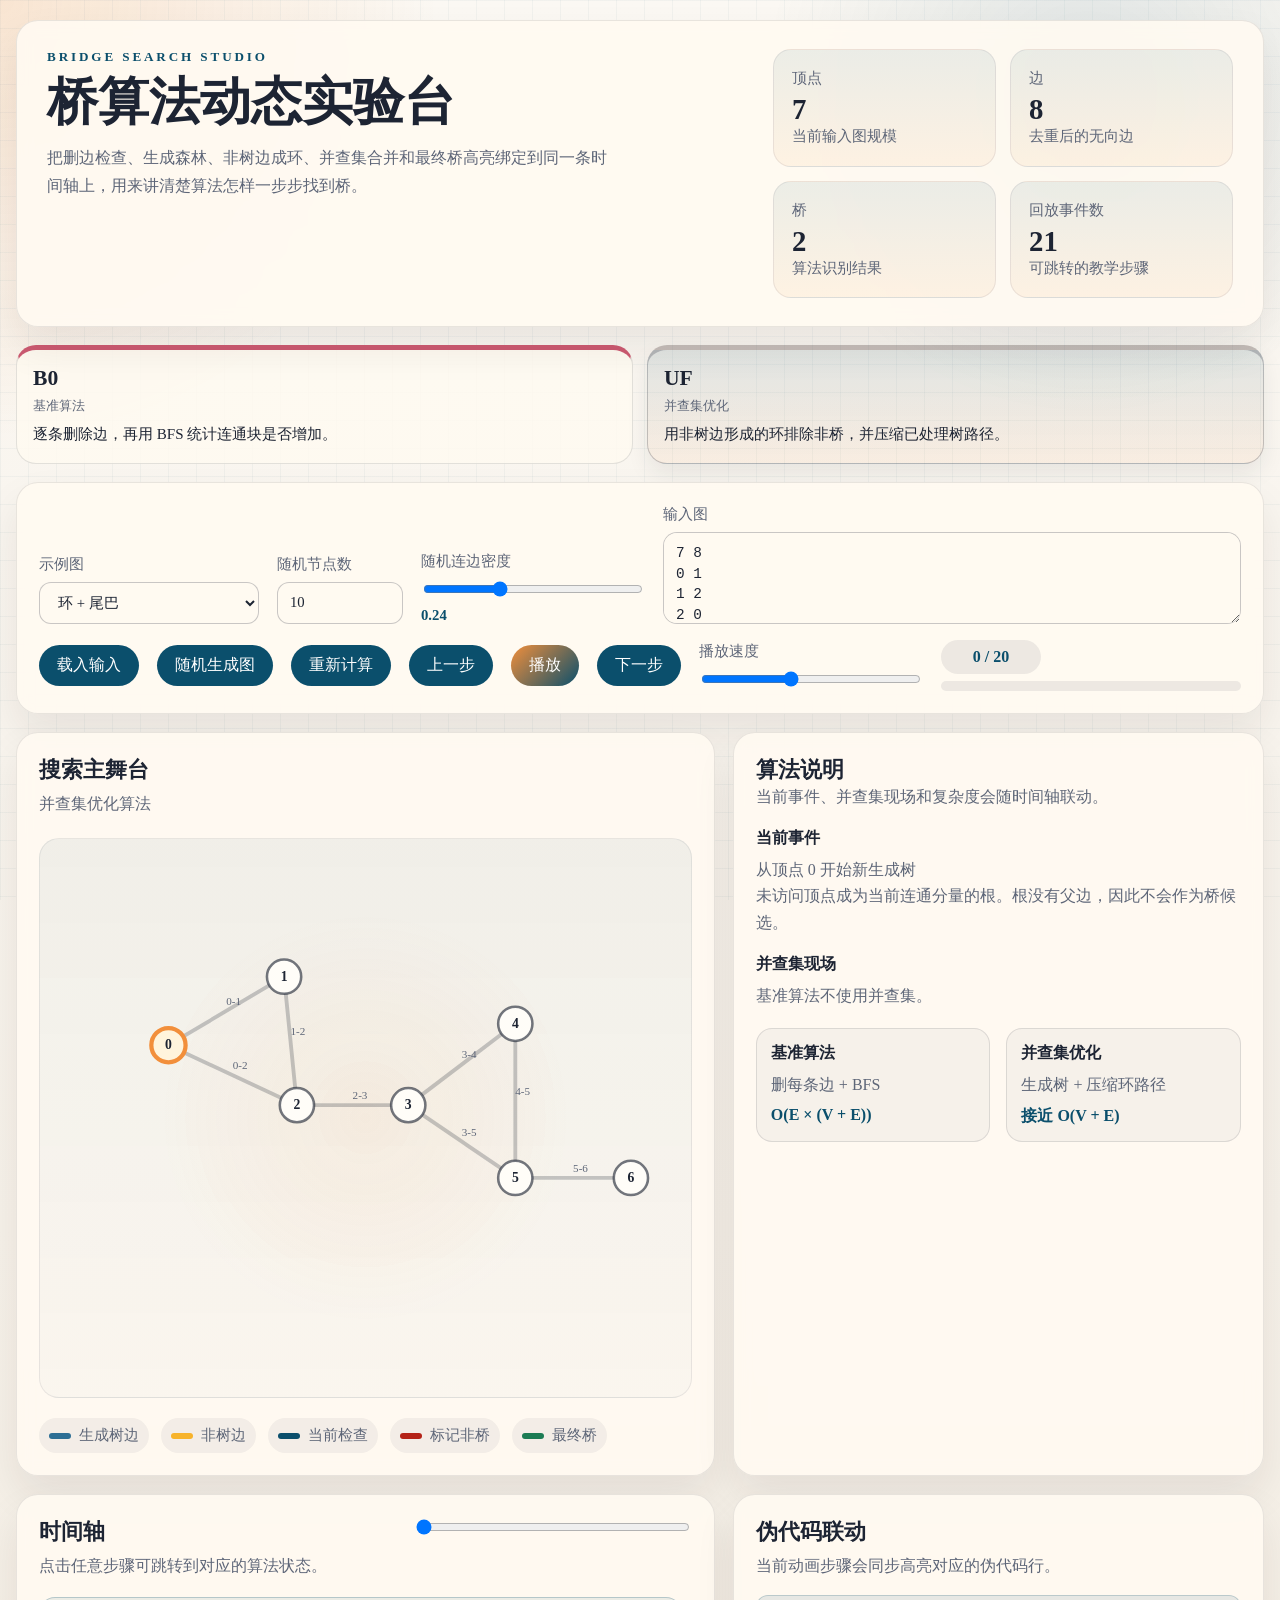
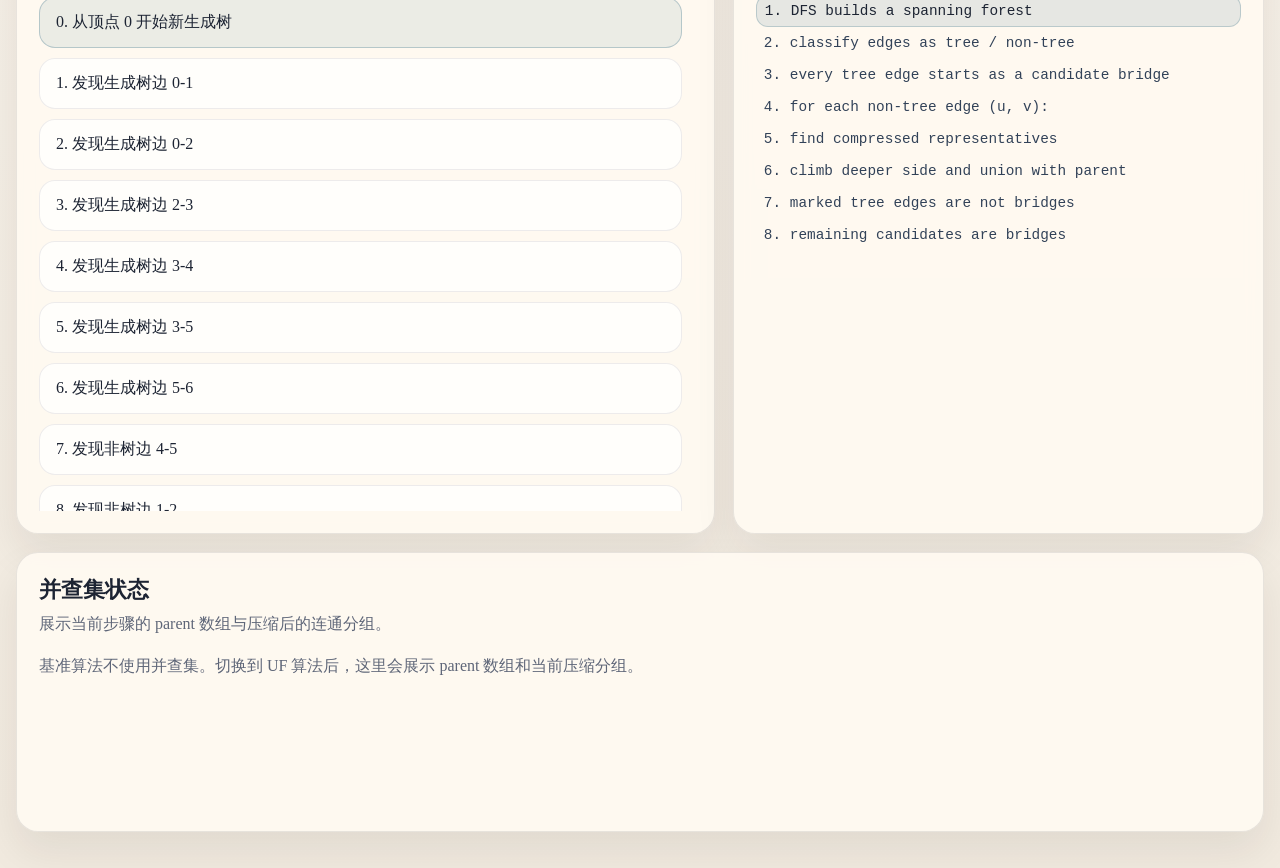
==== visualizer.html @ 595257d6 "Deploy bridge visualizer" ====
<!doctype html>
<html lang="zh-CN">
<head>
  <meta charset="utf-8">
  <meta name="viewport" content="width=device-width, initial-scale=1">
  <title>桥算法动态实验台</title>
  <link rel="stylesheet" href="visualizer.css">
</head>
<body>
  <div class="backdrop" aria-hidden="true"></div>
  <main class="shell">
    <header class="hero">
      <div class="hero-copy">
        <p class="eyebrow">Bridge Search Studio</p>
        <h1>桥算法动态实验台</h1>
        <p class="summary">
          把删边检查、生成森林、非树边成环、并查集合并和最终桥高亮绑定到同一条时间轴上，用来讲清楚算法怎样一步步找到桥。
        </p>
      </div>
      <div class="hero-metrics" aria-label="图统计">
        <div class="hero-metric"><span>顶点</span><strong id="vertexCount">0</strong><span>当前输入图规模</span></div>
        <div class="hero-metric"><span>边</span><strong id="edgeCount">0</strong><span>去重后的无向边</span></div>
        <div class="hero-metric"><span>桥</span><strong id="bridgeCount">0</strong><span>算法识别结果</span></div>
        <div class="hero-metric"><span>回放事件数</span><strong id="stepCount">0</strong><span>可跳转的教学步骤</span></div>
      </div>
    </header>

    <section class="variant-strip" aria-label="算法选择">
      <button id="benchmarkBtn" class="variant-card benchmark-card" type="button">
        <b>B0</b>
        <small>基准算法</small>
        <p>逐条删除边，再用 BFS 统计连通块是否增加。</p>
      </button>
      <button id="efficientBtn" class="variant-card efficient-card active" type="button">
        <b>UF</b>
        <small>并查集优化</small>
        <p>用非树边形成的环排除非桥，并压缩已处理树路径。</p>
      </button>
    </section>

    <section class="control-panel panel" aria-label="图和播放设置">
      <div class="control-row">
        <label>
          <span>示例图</span>
          <select id="sampleSelect">
            <option value="cycle-tail">环 + 尾巴</option>
            <option value="two-blocks">双环单桥</option>
            <option value="forest">森林与链</option>
            <option value="dense-core">稠密核心</option>
          </select>
        </label>
        <label>
          <span>随机节点数</span>
          <input id="randomNodeCount" type="number" min="4" max="18" value="10">
        </label>
        <label>
          <span>随机连边密度</span>
          <input id="randomDensity" type="range" min="0.08" max="0.55" step="0.01" value="0.24">
          <strong id="randomDensityLabel">0.24</strong>
        </label>
        <label class="graph-input-label">
          <span>输入图</span>
          <textarea id="graphInput" spellcheck="false" aria-label="自定义图输入"></textarea>
        </label>
      </div>
      <div class="control-row compact">
        <button id="loadInputBtn" type="button">载入输入</button>
        <button id="randomBtn" type="button">随机生成图</button>
        <button id="resetBtn" type="button">重新计算</button>
        <button id="prevBtn" type="button">上一步</button>
        <button id="playBtn" type="button" class="primary">播放</button>
        <button id="nextBtn" type="button">下一步</button>
        <label class="speed-control">
          <span>播放速度</span>
          <input id="speedRange" type="range" min="0.5" max="3" step="0.5" value="1.5">
        </label>
        <div class="step-status">
          <span id="stepBadge">0 / 0</span>
          <div class="progress"><i id="progressFill"></i></div>
        </div>
      </div>
    </section>

    <section class="dashboard">
      <article class="panel stage-panel" aria-label="搜索主舞台">
        <div class="panel-head">
          <div>
            <h2>搜索主舞台</h2>
            <p id="algorithmTitle">并查集优化算法</p>
          </div>
        </div>
        <svg id="graphSvg" viewBox="0 0 760 520" role="img" aria-label="桥查找过程图"></svg>
        <div class="legend">
          <span><i class="swatch tree"></i>生成树边</span>
          <span><i class="swatch non-tree"></i>非树边</span>
          <span><i class="swatch active"></i>当前检查</span>
          <span><i class="swatch rejected"></i>标记非桥</span>
          <span><i class="swatch bridge"></i>最终桥</span>
        </div>
      </article>

      <article class="panel info-panel" aria-label="算法说明">
        <div class="panel-head">
          <div>
            <h2>算法说明</h2>
            <p>当前事件、并查集现场和复杂度会随时间轴联动。</p>
          </div>
        </div>
        <div class="info-block">
          <h3>当前事件</h3>
          <p id="eventTitle">准备运行</p>
          <p id="eventDetail" class="muted">选择样例图后运行任一算法，步骤会与图、伪代码、日志同步。</p>
        </div>
        <div class="info-block">
          <h3>并查集现场</h3>
          <div id="dsuState" class="dsu-state"></div>
        </div>
        <div class="info-grid">
          <div>
            <h3>基准算法</h3>
            <p>删每条边 + BFS</p>
            <strong>O(E × (V + E))</strong>
          </div>
          <div>
            <h3>并查集优化</h3>
            <p>生成树 + 压缩环路径</p>
            <strong>接近 O(V + E)</strong>
          </div>
        </div>
      </article>

      <article class="panel timeline-panel" aria-label="时间轴">
        <div class="panel-head">
          <div>
            <h2>时间轴</h2>
            <p>点击任意步骤可跳转到对应的算法状态。</p>
          </div>
          <input id="timelineRange" type="range" min="0" max="0" value="0" aria-label="步骤时间轴">
        </div>
        <div id="timeline" class="timeline"></div>
      </article>

      <article class="panel pseudo-panel" aria-label="伪代码联动">
        <div class="panel-head">
          <div>
            <h2>伪代码联动</h2>
            <p>当前动画步骤会同步高亮对应的伪代码行。</p>
          </div>
        </div>
        <div id="pseudoCode" class="pseudocode-list"></div>
      </article>

      <article class="panel log-panel" aria-label="并查集状态">
        <div class="panel-head">
          <div>
            <h2>并查集状态</h2>
            <p>展示当前步骤的 parent 数组与压缩后的连通分组。</p>
          </div>
        </div>
        <div id="eventLog" class="uf-board"></div>
      </article>
    </section>
  </main>

  <script src="visualizer.js"></script>
</body>
</html>
---- visualizer.css ----
:root {
  color-scheme: light;
  --paper: #f6f1e8;
  --paper-strong: #fffaf1;
  --ink: #1d2433;
  --muted: #5e6678;
  --line: rgba(29, 36, 51, 0.12);
  --line-strong: rgba(29, 36, 51, 0.24);
  --accent: #0b4f6c;
  --accent-soft: rgba(11, 79, 108, 0.12);
  --warm: #f28f3b;
  --rose: #cc5a71;
  --green: #1c7c54;
  --gold: #f7b32b;
  --red: #b42318;
  --blue: #2d6f95;
  --shadow: 0 20px 40px rgba(32, 31, 29, 0.08);
  --radius: 22px;
}

* {
  box-sizing: border-box;
}

html,
body {
  margin: 0;
  min-height: 100%;
  color: var(--ink);
  background: linear-gradient(180deg, #fbf8f3 0%, #f1eadf 100%);
  font-family: "Palatino Linotype", "Noto Serif SC", "Microsoft YaHei", serif;
}

body {
  position: relative;
}

.backdrop {
  position: fixed;
  inset: 0;
  background-image:
    linear-gradient(rgba(11, 79, 108, 0.04) 1px, transparent 1px),
    linear-gradient(90deg, rgba(11, 79, 108, 0.04) 1px, transparent 1px),
    radial-gradient(circle at top left, rgba(242, 143, 59, 0.18), transparent 28%),
    radial-gradient(circle at 85% 10%, rgba(11, 79, 108, 0.12), transparent 24%);
  background-size: 28px 28px, 28px 28px, auto, auto;
  pointer-events: none;
}

button,
select,
textarea,
input {
  font: inherit;
}

button {
  border: 0;
  border-radius: 999px;
  padding: 10px 18px;
  background: var(--accent);
  color: white;
  cursor: pointer;
  transition: transform 160ms ease, opacity 160ms ease, box-shadow 160ms ease;
}

button:hover {
  transform: translateY(-1px);
  box-shadow: 0 10px 22px rgba(29, 36, 51, 0.08);
}

button:disabled {
  opacity: 0.45;
  cursor: not-allowed;
  box-shadow: none;
}

button.primary {
  background: linear-gradient(135deg, var(--warm), var(--accent));
}

.shell {
  position: relative;
  z-index: 1;
  width: min(1480px, calc(100vw - 32px));
  margin: 20px auto 36px;
}

.hero,
.panel {
  background: rgba(255, 250, 241, 0.92);
  backdrop-filter: blur(8px);
  border: 1px solid rgba(29, 36, 51, 0.1);
  border-radius: var(--radius);
  box-shadow: var(--shadow);
}

.hero {
  display: grid;
  grid-template-columns: minmax(0, 1.45fr) minmax(360px, 0.95fr);
  gap: 24px;
  padding: 28px 30px;
}

.eyebrow {
  margin: 0 0 10px;
  font-size: 0.82rem;
  font-weight: 700;
  letter-spacing: 0.22em;
  text-transform: uppercase;
  color: var(--accent);
}

.hero h1 {
  margin: 0;
  font-size: clamp(2rem, 4vw, 3.35rem);
  line-height: 1.04;
}

.summary {
  margin: 16px 0 0;
  max-width: 70ch;
  color: var(--muted);
  line-height: 1.75;
}

.hero-metrics {
  display: grid;
  grid-template-columns: repeat(2, minmax(0, 1fr));
  gap: 14px;
}

.hero-metric {
  padding: 18px;
  border-radius: 18px;
  background: linear-gradient(180deg, rgba(11, 79, 108, 0.08), rgba(242, 143, 59, 0.08));
  border: 1px solid rgba(29, 36, 51, 0.08);
}

.hero-metric span,
.hero-metric strong {
  display: block;
}

.hero-metric strong {
  margin-top: 4px;
  font-size: 1.8rem;
}

.hero-metric span {
  color: var(--muted);
  font-size: 0.92rem;
  line-height: 1.45;
}

.variant-strip {
  display: grid;
  grid-template-columns: repeat(2, minmax(0, 1fr));
  gap: 14px;
  margin: 18px 0;
}

.variant-card {
  min-height: 118px;
  padding: 16px;
  border-radius: 20px;
  border: 1px solid var(--line);
  background: rgba(255, 250, 241, 0.82);
  color: var(--ink);
  text-align: left;
}

.variant-card.benchmark-card {
  border-top: 5px solid var(--rose);
}

.variant-card.efficient-card {
  border-top: 5px solid var(--accent);
}

.variant-card:hover,
.variant-card.active {
  border-color: var(--line-strong);
  box-shadow: 0 10px 22px rgba(29, 36, 51, 0.08);
}

.variant-card.active {
  background: linear-gradient(180deg, rgba(11, 79, 108, 0.1), rgba(242, 143, 59, 0.08));
}

.variant-card b,
.variant-card small,
.variant-card p {
  display: block;
}

.variant-card b {
  font-size: 1.35rem;
}

.variant-card small {
  margin: 6px 0 8px;
  color: var(--muted);
}

.variant-card p {
  margin: 0;
  font-size: 0.94rem;
  line-height: 1.55;
}

.control-panel {
  padding: 18px 22px;
  margin-bottom: 18px;
}

.control-row {
  display: flex;
  flex-wrap: wrap;
  gap: 18px;
  align-items: end;
}

.control-row.compact {
  margin-top: 16px;
  align-items: center;
}

label {
  display: grid;
  gap: 8px;
  color: var(--muted);
  font-size: 0.92rem;
}

.graph-input-label {
  flex: 1 1 520px;
}

select,
textarea,
input[type="number"] {
  border: 1px solid var(--line-strong);
  background: var(--paper-strong);
  color: var(--ink);
}

select {
  min-width: 220px;
  min-height: 42px;
  padding: 10px 14px;
  border-radius: 12px;
}

input[type="number"] {
  width: 126px;
  min-height: 42px;
  padding: 10px 12px;
  border-radius: 12px;
}

textarea {
  width: 100%;
  min-height: 92px;
  resize: vertical;
  padding: 10px 12px;
  border-radius: 14px;
  line-height: 1.45;
  font-family: Consolas, "Cascadia Mono", monospace;
  font-size: 0.9rem;
}

.speed-control input,
input[type="range"] {
  width: 220px;
}

label strong {
  color: var(--accent);
}

.step-status {
  flex: 1;
  min-width: 260px;
}

#stepBadge {
  display: inline-flex;
  align-items: center;
  justify-content: center;
  min-width: 100px;
  min-height: 34px;
  padding: 7px 12px;
  border-radius: 999px;
  background: rgba(29, 36, 51, 0.08);
  color: var(--accent);
  font-weight: 700;
}

.progress {
  height: 10px;
  border-radius: 999px;
  background: rgba(29, 36, 51, 0.08);
  overflow: hidden;
  margin-top: 7px;
}

.progress i {
  display: block;
  width: 0%;
  height: 100%;
  border-radius: inherit;
  background: linear-gradient(90deg, var(--warm), var(--accent));
}

.dashboard {
  display: grid;
  grid-template-columns: 1.25fr 0.95fr;
  gap: 18px;
}

.panel {
  padding: 22px;
}

.panel-head {
  display: flex;
  align-items: start;
  justify-content: space-between;
  gap: 16px;
  margin-bottom: 16px;
}

.panel-head h2 {
  margin: 0;
  font-size: 1.35rem;
}

.panel-head p {
  margin: 8px 0 0;
  color: var(--muted);
  line-height: 1.55;
}

.stage-panel {
  min-height: 720px;
}

#graphSvg {
  width: 100%;
  min-height: 560px;
  margin-top: 6px;
  border-radius: 20px;
  background:
    linear-gradient(180deg, rgba(11, 79, 108, 0.06), rgba(11, 79, 108, 0.02)),
    radial-gradient(circle at center, rgba(242, 143, 59, 0.08), transparent 48%);
  border: 1px solid rgba(29, 36, 51, 0.08);
}

.edge-line {
  stroke: rgba(29, 36, 51, 0.24);
  stroke-width: 4.5;
  stroke-linecap: round;
  transition: stroke 180ms ease, stroke-width 180ms ease, opacity 180ms ease;
}

.edge-line.tree {
  stroke: var(--blue);
}

.edge-line.non-tree {
  stroke: var(--gold);
  stroke-dasharray: 9 8;
}

.edge-line.active {
  stroke: var(--accent);
  stroke-width: 8;
  filter: drop-shadow(0 0 10px rgba(11, 79, 108, 0.22));
}

.edge-line.rejected {
  stroke: var(--red);
  stroke-width: 6;
  opacity: 0.76;
}

.edge-line.bridge {
  stroke: var(--green);
  stroke-width: 9;
  filter: drop-shadow(0 0 12px rgba(28, 124, 84, 0.22));
}

.edge-label {
  fill: var(--muted);
  font-size: 13px;
  pointer-events: none;
}

.node-circle {
  fill: #fffdf8;
  stroke: rgba(29, 36, 51, 0.62);
  stroke-width: 3;
  transition: fill 180ms ease, stroke 180ms ease, stroke-width 180ms ease;
}

.node-circle.active {
  fill: #fff4dc;
  stroke: var(--warm);
  stroke-width: 5;
}

.node-circle.root {
  fill: rgba(28, 124, 84, 0.16);
  stroke: var(--green);
}

.node-text {
  font-weight: 750;
  fill: var(--ink);
  pointer-events: none;
}

.legend {
  display: flex;
  flex-wrap: wrap;
  gap: 12px;
  margin-top: 16px;
}

.legend span {
  display: inline-flex;
  align-items: center;
  gap: 8px;
  padding: 8px 10px;
  border-radius: 999px;
  background: rgba(29, 36, 51, 0.05);
  color: var(--muted);
  font-size: 0.92rem;
}

.swatch {
  width: 22px;
  height: 6px;
  border-radius: 999px;
  background: rgba(29, 36, 51, 0.24);
}

.swatch.tree { background: var(--blue); }
.swatch.non-tree { background: var(--gold); }
.swatch.active { background: var(--accent); }
.swatch.rejected { background: var(--red); }
.swatch.bridge { background: var(--green); }

.info-panel,
.pseudo-panel,
.timeline-panel,
.log-panel {
  min-height: 280px;
}

.info-block {
  margin-top: 18px;
}

.info-panel h3,
.info-grid h3 {
  margin: 0 0 8px;
  font-size: 1rem;
}

.info-panel p,
.info-grid p {
  margin: 0;
  color: var(--muted);
  line-height: 1.65;
}

.muted {
  color: var(--muted);
}

.dsu-state {
  display: flex;
  flex-wrap: wrap;
  gap: 10px;
}

.dsu-pill {
  display: inline-flex;
  gap: 12px;
  padding: 8px 10px;
  border-radius: 14px;
  background: rgba(11, 79, 108, 0.08);
  color: var(--ink);
  font-family: Consolas, "Cascadia Mono", monospace;
  font-size: 0.9rem;
}

.info-grid {
  display: grid;
  grid-template-columns: repeat(2, minmax(0, 1fr));
  gap: 16px;
  margin-top: 18px;
}

.info-grid > div {
  padding: 14px;
  border-radius: 16px;
  background: rgba(29, 36, 51, 0.04);
  border: 1px solid var(--line);
}

.info-grid strong {
  display: block;
  margin-top: 8px;
  color: var(--accent);
}

.timeline-panel {
  grid-column: 1;
  height: 640px;
  display: flex;
  min-height: 0;
  overflow: hidden;
  flex-direction: column;
}

.panel-head input {
  width: min(42%, 360px);
}

.timeline {
  display: grid;
  gap: 10px;
  margin-top: 2px;
  flex: 1;
  min-height: 0;
  overflow: auto;
  padding-right: 10px;
  scrollbar-width: thin;
  scrollbar-color: rgba(11, 79, 108, 0.55) rgba(29, 36, 51, 0.08);
}

.timeline::-webkit-scrollbar {
  width: 10px;
}

.timeline::-webkit-scrollbar-track {
  background: rgba(29, 36, 51, 0.08);
  border-radius: 999px;
}

.timeline::-webkit-scrollbar-thumb {
  background: linear-gradient(180deg, rgba(242, 143, 59, 0.9), rgba(11, 79, 108, 0.82));
  border-radius: 999px;
  border: 2px solid rgba(255, 250, 241, 0.9);
}

.timeline button {
  width: 100%;
  padding: 14px 16px;
  border-radius: 16px;
  border: 1px solid rgba(29, 36, 51, 0.08);
  background: rgba(255, 255, 255, 0.7);
  color: var(--ink);
  cursor: pointer;
  text-align: left;
}

.timeline button.current {
  border-color: rgba(11, 79, 108, 0.24);
  background: rgba(11, 79, 108, 0.08);
}

.pseudo-panel {
  grid-column: 2;
}

#pseudoCode {
  margin: 0;
  line-height: 1.35;
  font-size: 0.9rem;
  color: #324258;
  font-family: Consolas, "Cascadia Mono", monospace;
}

#pseudoCode .pseudo-line {
  min-height: 32px;
  display: flex;
  align-items: center;
  padding: 4px 8px;
  border-radius: 12px;
}

#pseudoCode .pseudo-line.hot {
  border: 1px solid rgba(11, 79, 108, 0.2);
  background: rgba(11, 79, 108, 0.1);
  color: var(--ink);
}

.log-panel {
  grid-column: 1 / -1;
  max-height: 320px;
  overflow: auto;
}

#eventLog {
  margin: 0;
  color: var(--muted);
}

.uf-board {
  display: grid;
  gap: 18px;
}

.uf-empty {
  margin: 0;
  color: var(--muted);
  line-height: 1.6;
}

.uf-parent-grid {
  display: grid;
  grid-template-columns: repeat(var(--uf-cols, 10), minmax(0, 1fr));
  gap: 12px;
  align-items: stretch;
}

.uf-cell {
  min-height: 78px;
  padding: 12px 12px 10px;
  border-radius: 14px;
  border: 1px solid var(--line);
  background: rgba(255, 255, 255, 0.64);
  display: grid;
  grid-template-rows: auto 1fr auto;
  gap: 3px;
  align-items: center;
  justify-items: start;
}

.uf-cell .uf-node-label {
  color: var(--muted);
  font-size: 0.78rem;
  text-transform: uppercase;
  letter-spacing: 0.08em;
}

.uf-cell strong {
  color: var(--ink);
  font-family: Consolas, "Cascadia Mono", monospace;
  font-size: 1.35rem;
  line-height: 1;
}

.uf-cell em {
  display: inline-flex;
  align-items: center;
  justify-content: center;
  min-height: 20px;
  padding: 2px 8px;
  border-radius: 999px;
  background: var(--green);
  color: #fffdf7;
  font-style: normal;
  font-size: 0.68rem;
  font-weight: 800;
  letter-spacing: 0.12em;
}

.uf-cell.root {
  border-color: rgba(28, 124, 84, 0.36);
  background:
    linear-gradient(180deg, rgba(28, 124, 84, 0.13), rgba(28, 124, 84, 0.06)),
    rgba(255, 255, 255, 0.7);
  box-shadow: inset 0 0 0 1px rgba(28, 124, 84, 0.1);
}

.uf-cell.root.primary-root {
  border-color: rgba(11, 79, 108, 0.5);
  background:
    linear-gradient(180deg, rgba(11, 79, 108, 0.16), rgba(242, 143, 59, 0.1)),
    rgba(255, 255, 255, 0.78);
  box-shadow: inset 0 0 0 1px rgba(11, 79, 108, 0.14), 0 8px 18px rgba(11, 79, 108, 0.08);
}

.uf-cell.root.primary-root em {
  background: var(--accent);
}

.uf-groups {
  display: grid;
  grid-template-columns: repeat(auto-fit, minmax(260px, 1fr));
  gap: 12px;
}

.uf-group-card {
  display: grid;
  grid-template-columns: auto 1fr;
  align-items: center;
  gap: 14px;
  min-height: 72px;
  padding: 12px 14px;
  border-radius: 18px;
  border: 1px solid rgba(11, 79, 108, 0.16);
  background: rgba(255, 255, 255, 0.68);
}

.uf-group-card.primary-root {
  border-color: rgba(11, 79, 108, 0.34);
  background:
    linear-gradient(180deg, rgba(11, 79, 108, 0.08), rgba(242, 143, 59, 0.08)),
    rgba(255, 255, 255, 0.8);
  box-shadow: 0 12px 24px rgba(11, 79, 108, 0.08);
}

.uf-root-badge {
  min-width: 82px;
  min-height: 52px;
  display: grid;
  place-items: center;
  padding: 7px 12px;
  border-radius: 16px;
  background: var(--accent);
  color: #fffdf7;
  box-shadow: 0 10px 22px rgba(11, 79, 108, 0.16);
}

.uf-group-card.primary-root .uf-root-badge {
  min-width: 96px;
  background: linear-gradient(135deg, var(--accent), #08384e);
}

.uf-group-card.primary-root .uf-root-badge strong {
  font-size: 1.8rem;
}

.uf-root-badge span {
  font-size: 0.66rem;
  font-weight: 800;
  letter-spacing: 0.14em;
}

.uf-root-badge strong {
  font-family: Consolas, "Cascadia Mono", monospace;
  font-size: 1.55rem;
  line-height: 1;
}

.uf-members {
  display: flex;
  flex-wrap: wrap;
  gap: 8px;
}

.uf-members span {
  min-width: 34px;
  min-height: 30px;
  display: inline-flex;
  align-items: center;
  justify-content: center;
  padding: 5px 9px;
  border-radius: 999px;
  background: rgba(11, 79, 108, 0.08);
  color: var(--ink);
  font-family: Consolas, "Cascadia Mono", monospace;
  font-weight: 700;
}

@media (max-width: 1180px) {
  .hero,
  .dashboard {
    grid-template-columns: 1fr;
  }

  .hero-metrics,
  .info-grid {
    grid-template-columns: repeat(2, minmax(0, 1fr));
  }

  .timeline-panel,
  .pseudo-panel,
  .log-panel {
    grid-column: auto;
  }

  .timeline-panel {
    height: auto;
  }

  .timeline {
    max-height: 520px;
  }
}

@media (max-width: 760px) {
  .shell {
    width: min(100vw - 16px, 1480px);
    margin: 10px auto 24px;
  }

  .hero,
  .panel {
    padding: 18px;
  }

  .hero-metrics,
  .variant-strip,
  .info-grid {
    grid-template-columns: 1fr;
  }

  .control-row {
    display: grid;
  }

  .uf-parent-grid {
    grid-template-columns: repeat(2, minmax(0, 1fr));
  }

  .speed-control input,
  input[type="range"],
  input[type="number"],
  .panel-head input,
  select {
    width: 100%;
    min-width: 0;
  }

  #graphSvg {
    min-height: 380px;
  }

  .panel-head {
    display: grid;
  }
}
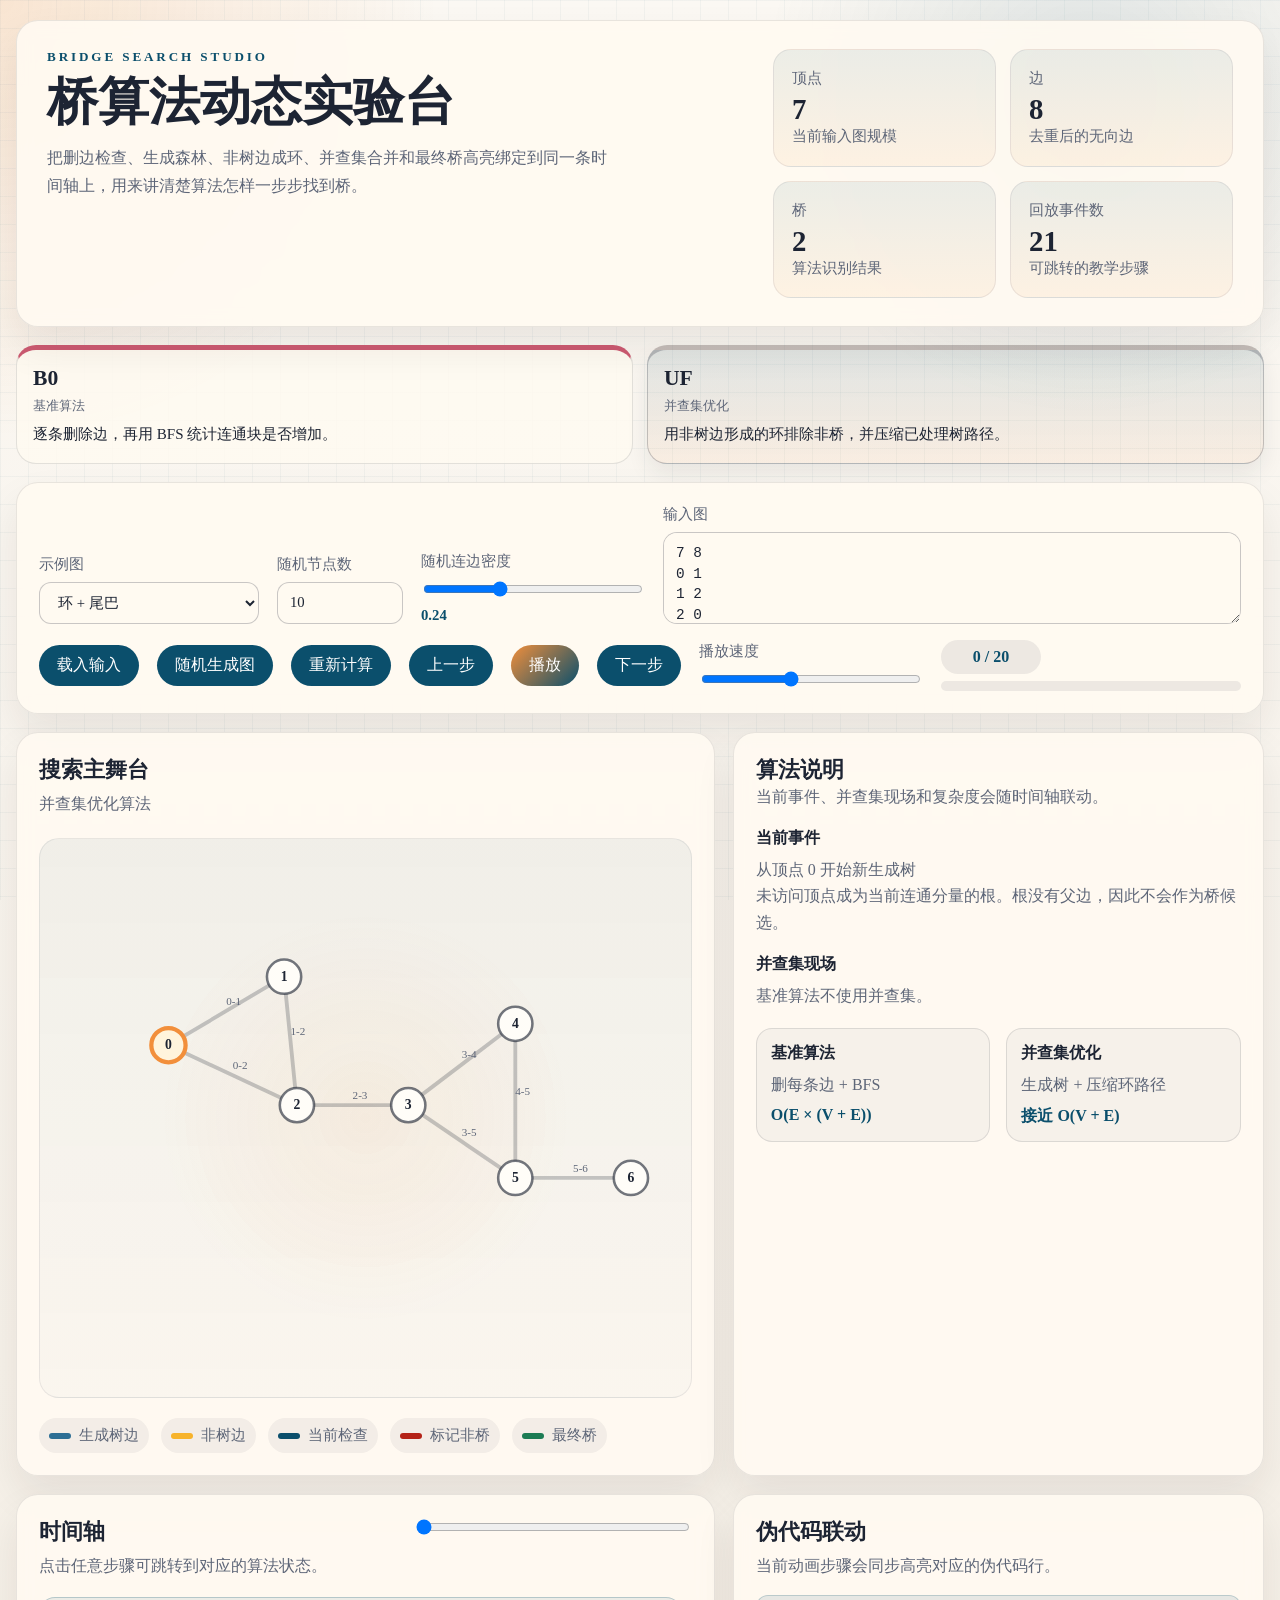
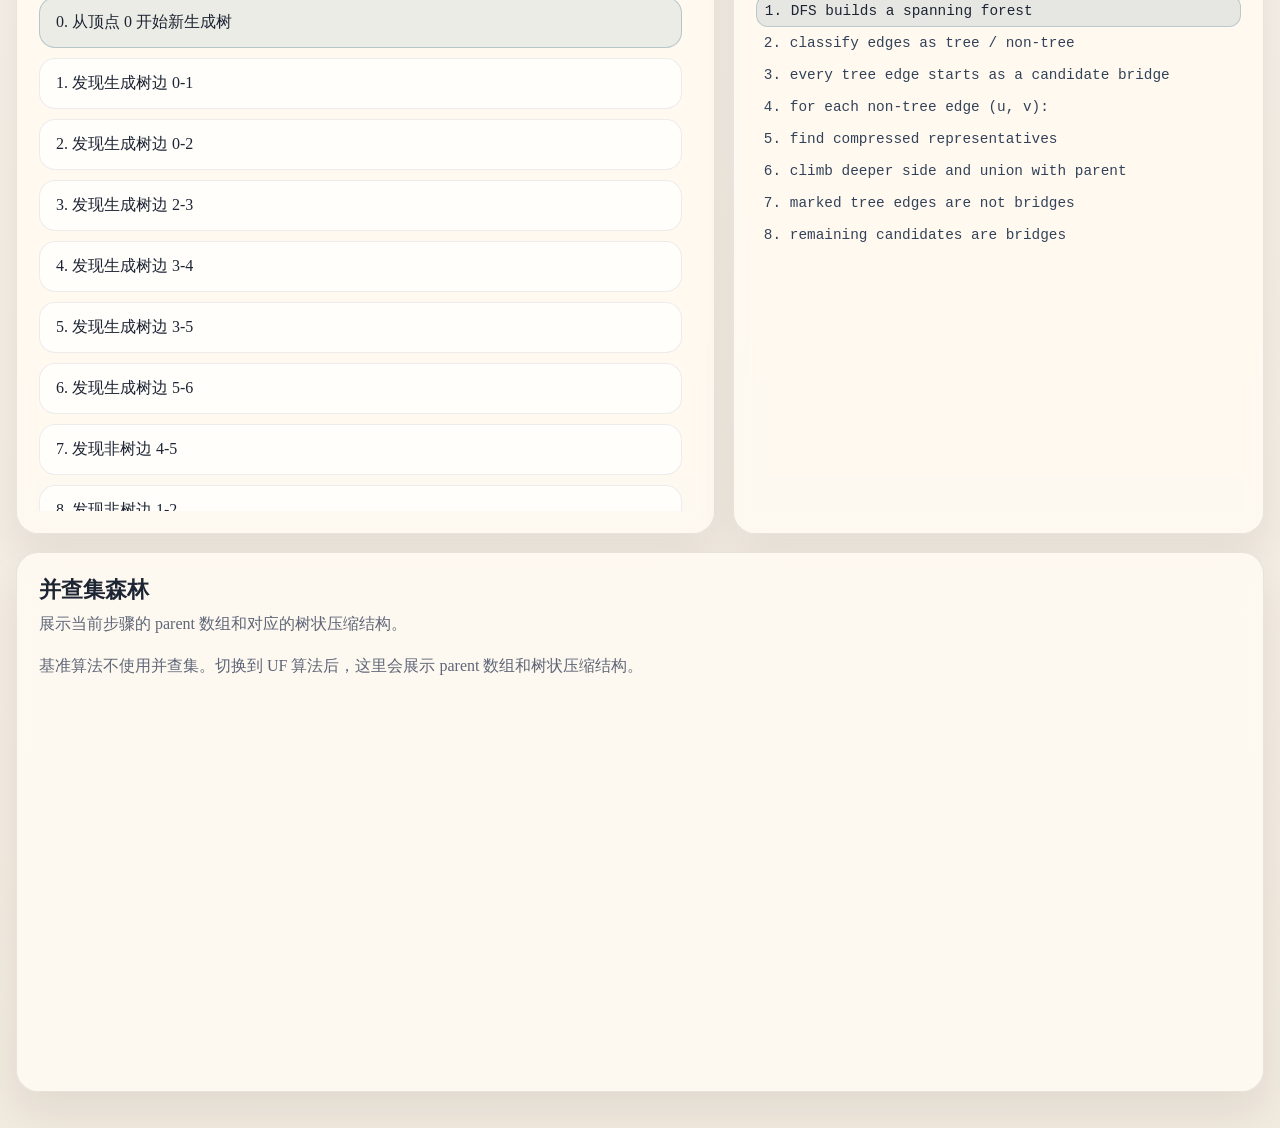
==== commit 2e232590: "Show union-find as dynamic forest" ====
--- a/visualizer.html
+++ b/visualizer.html
@@ -153,8 +153,8 @@
       <article class="panel log-panel" aria-label="并查集状态">
         <div class="panel-head">
           <div>
-            <h2>并查集状态</h2>
-            <p>展示当前步骤的 parent 数组与压缩后的连通分组。</p>
+            <h2>并查集森林</h2>
+            <p>展示当前步骤的 parent 数组和对应的树状压缩结构。</p>
           </div>
         </div>
         <div id="eventLog" class="uf-board"></div>
--- a/visualizer.css
+++ b/visualizer.css
@@ -601,8 +601,8 @@
 
 .log-panel {
   grid-column: 1 / -1;
-  max-height: 320px;
-  overflow: auto;
+  min-height: 540px;
+  overflow: visible;
 }
 
 #eventLog {
@@ -612,13 +612,187 @@
 
 .uf-board {
   display: grid;
-  gap: 18px;
+  gap: 16px;
 }
 
 .uf-empty {
   margin: 0;
   color: var(--muted);
   line-height: 1.6;
+}
+
+.uf-step-note {
+  min-height: 44px;
+  display: flex;
+  align-items: center;
+  padding: 10px 14px;
+  border-radius: 14px;
+  border: 1px solid rgba(11, 79, 108, 0.16);
+  background: rgba(11, 79, 108, 0.06);
+  color: var(--accent);
+  font-weight: 700;
+  line-height: 1.5;
+}
+
+.uf-array-panel {
+  overflow-x: auto;
+  padding: 2px 2px 10px;
+  scrollbar-width: thin;
+  scrollbar-color: rgba(11, 79, 108, 0.45) rgba(29, 36, 51, 0.08);
+}
+
+.uf-array-row {
+  display: grid;
+  grid-template-columns: 92px repeat(var(--uf-count), minmax(58px, 1fr));
+  align-items: center;
+  min-width: max-content;
+}
+
+.uf-array-label {
+  padding-right: 14px;
+  color: var(--ink);
+  font-weight: 900;
+  text-align: right;
+}
+
+.uf-array-cell {
+  min-width: 58px;
+  min-height: 58px;
+  display: grid;
+  place-items: center;
+  border: 2px solid rgba(11, 79, 108, 0.62);
+  background: rgba(255, 255, 255, 0.72);
+  color: var(--ink);
+  font-family: Consolas, "Cascadia Mono", monospace;
+  font-size: 1.65rem;
+  font-weight: 850;
+  line-height: 1;
+  box-shadow: inset 0 0 0 1px rgba(255, 250, 241, 0.78);
+}
+
+.uf-array-cell + .uf-array-cell {
+  border-left-width: 0;
+}
+
+.uf-array-cell.root {
+  color: var(--green);
+  background: rgba(28, 124, 84, 0.12);
+}
+
+.uf-array-cell.active,
+.uf-array-index.active {
+  color: var(--accent);
+  background: rgba(11, 79, 108, 0.14);
+}
+
+.uf-array-cell.changed {
+  color: #fffaf1;
+  background: linear-gradient(135deg, var(--warm), var(--accent));
+  border-color: rgba(242, 143, 59, 0.9);
+  box-shadow: 0 10px 22px rgba(242, 143, 59, 0.18);
+}
+
+.index-row {
+  margin-top: 5px;
+}
+
+.uf-array-index {
+  min-width: 58px;
+  display: grid;
+  place-items: center;
+  color: var(--accent);
+  font-family: Consolas, "Cascadia Mono", monospace;
+  font-size: 1.2rem;
+  font-weight: 800;
+}
+
+.uf-array-index.changed {
+  color: var(--warm);
+}
+
+.uf-forest-wrap {
+  min-height: 340px;
+  overflow: auto;
+  border-radius: 18px;
+  border: 1px solid rgba(29, 36, 51, 0.1);
+  background:
+    linear-gradient(180deg, rgba(11, 79, 108, 0.035), rgba(242, 143, 59, 0.055)),
+    rgba(255, 255, 255, 0.5);
+}
+
+.uf-forest {
+  display: block;
+  width: 100%;
+  min-width: 760px;
+  height: auto;
+}
+
+#uf-arrow path {
+  fill: rgba(29, 36, 51, 0.56);
+}
+
+.uf-tree-edge,
+.uf-root-loop {
+  fill: none;
+  stroke: rgba(29, 36, 51, 0.5);
+  stroke-width: 2.4;
+  stroke-linecap: round;
+  stroke-linejoin: round;
+}
+
+.uf-tree-edge.changed {
+  stroke: var(--warm);
+  stroke-width: 4;
+  filter: drop-shadow(0 0 6px rgba(242, 143, 59, 0.28));
+}
+
+.uf-root-loop {
+  stroke-dasharray: 7 6;
+  opacity: 0.72;
+}
+
+.uf-root-loop.active {
+  stroke: var(--accent);
+  opacity: 1;
+}
+
+.uf-tree-node circle {
+  fill: #fffdf8;
+  stroke: var(--accent);
+  stroke-width: 3;
+  filter: drop-shadow(0 9px 14px rgba(11, 79, 108, 0.12));
+  transition: fill 180ms ease, stroke 180ms ease, stroke-width 180ms ease;
+}
+
+.uf-tree-node text {
+  fill: var(--ink);
+  font-family: Consolas, "Cascadia Mono", monospace;
+  font-size: 1.28rem;
+  font-weight: 850;
+  pointer-events: none;
+}
+
+.uf-tree-node.root circle {
+  fill: rgba(28, 124, 84, 0.13);
+  stroke: var(--green);
+  stroke-width: 3.4;
+}
+
+.uf-tree-node.active circle {
+  fill: #fff0d6;
+  stroke: var(--warm);
+  stroke-width: 5;
+}
+
+.uf-tree-node.changed circle {
+  fill: var(--accent);
+  stroke: var(--warm);
+  stroke-width: 5;
+  filter: drop-shadow(0 10px 20px rgba(11, 79, 108, 0.22));
+}
+
+.uf-tree-node.changed text {
+  fill: #fffaf1;
 }
 
 .uf-parent-grid {
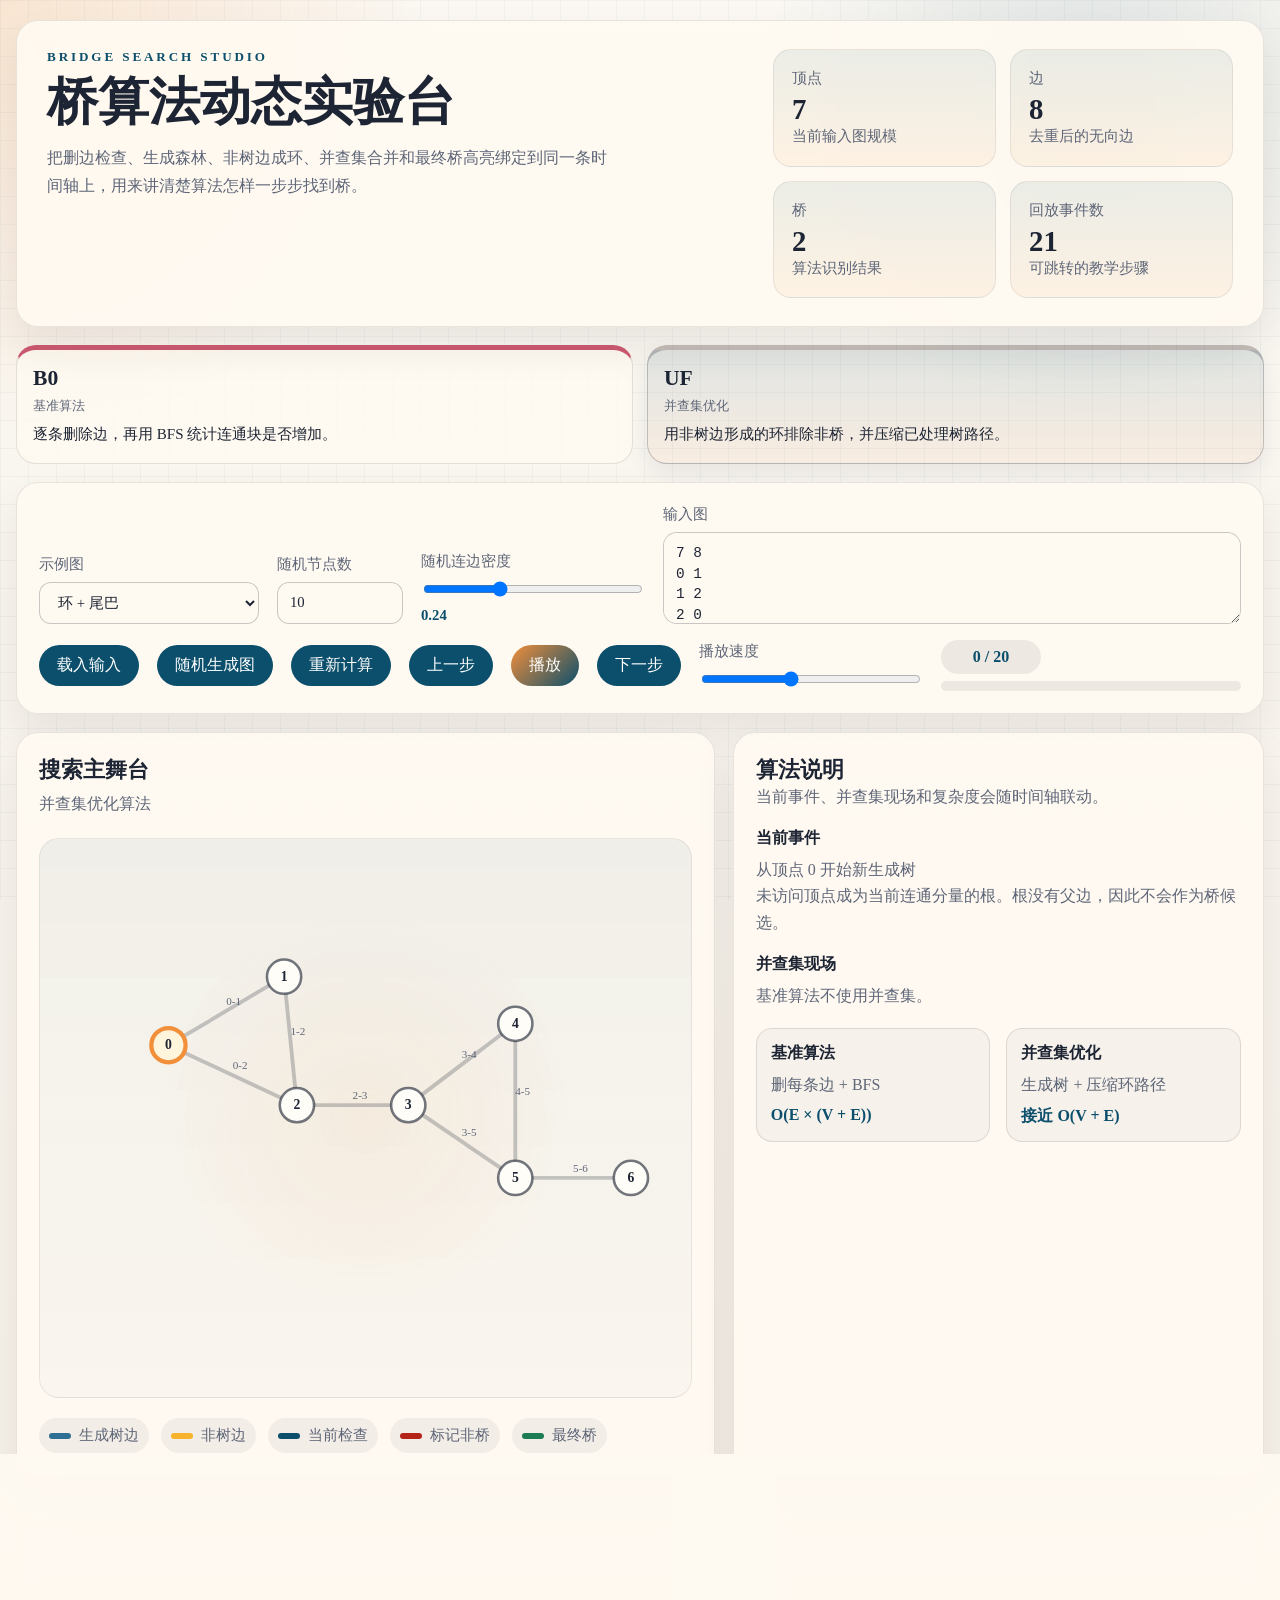
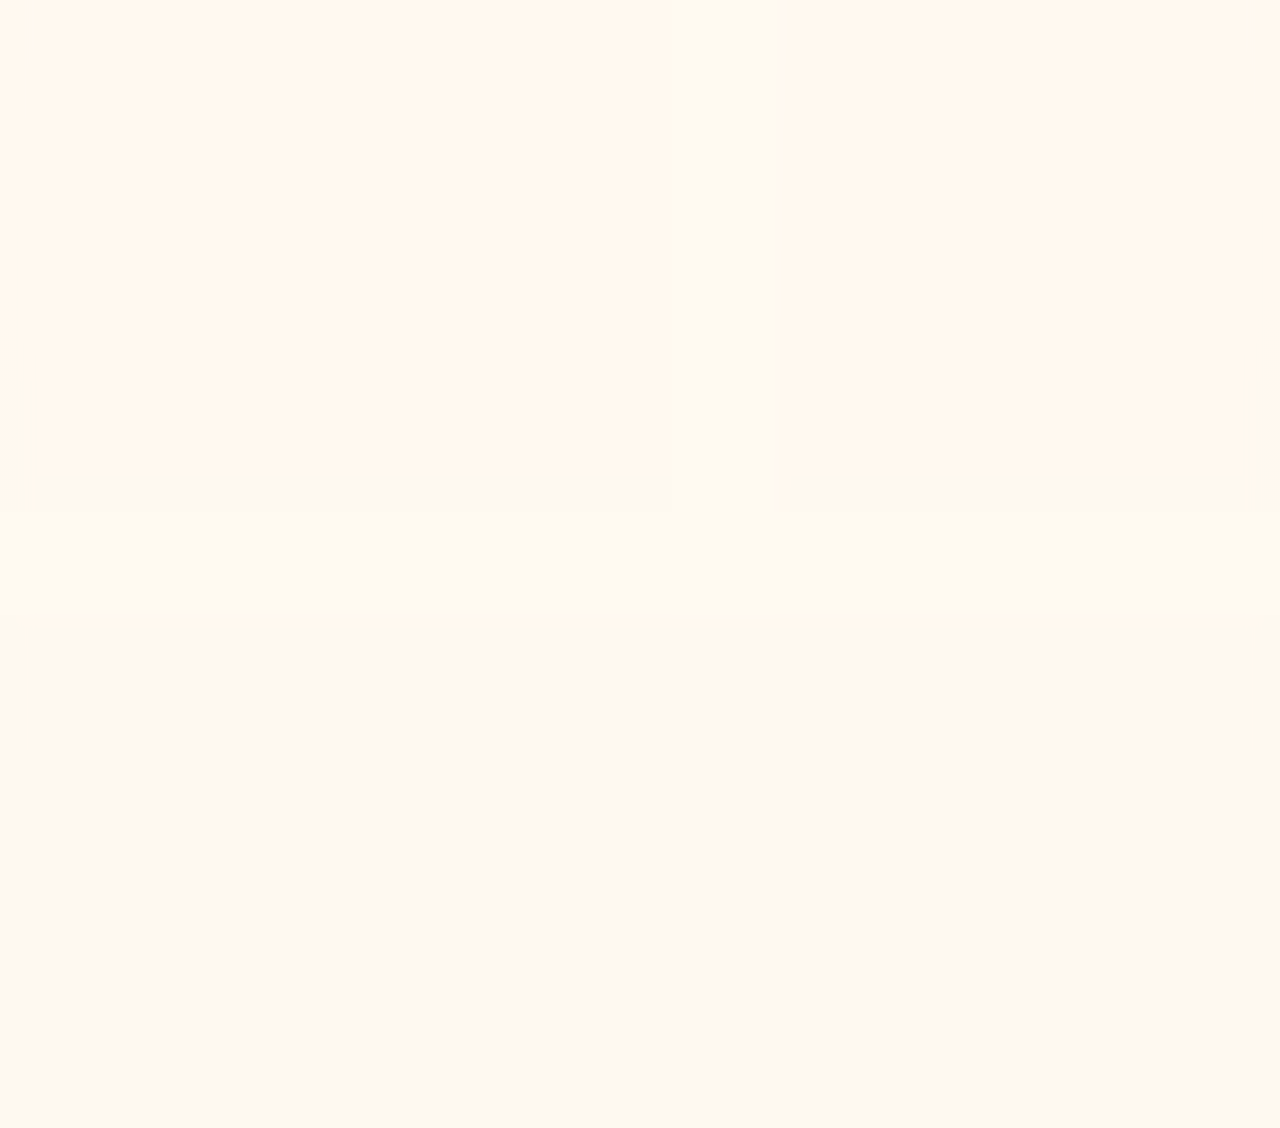
==== commit de5f18cf: "Bust visualizer asset cache" ====
--- a/visualizer.html
+++ b/visualizer.html
@@ -4,7 +4,7 @@
   <meta charset="utf-8">
   <meta name="viewport" content="width=device-width, initial-scale=1">
   <title>桥算法动态实验台</title>
-  <link rel="stylesheet" href="visualizer.css">
+  <link rel="stylesheet" href="visualizer.css?v=uf-forest-20260612">
 </head>
 <body>
   <div class="backdrop" aria-hidden="true"></div>
@@ -162,6 +162,6 @@
     </section>
   </main>
 
-  <script src="visualizer.js"></script>
+  <script src="visualizer.js?v=uf-forest-20260612"></script>
 </body>
 </html>
